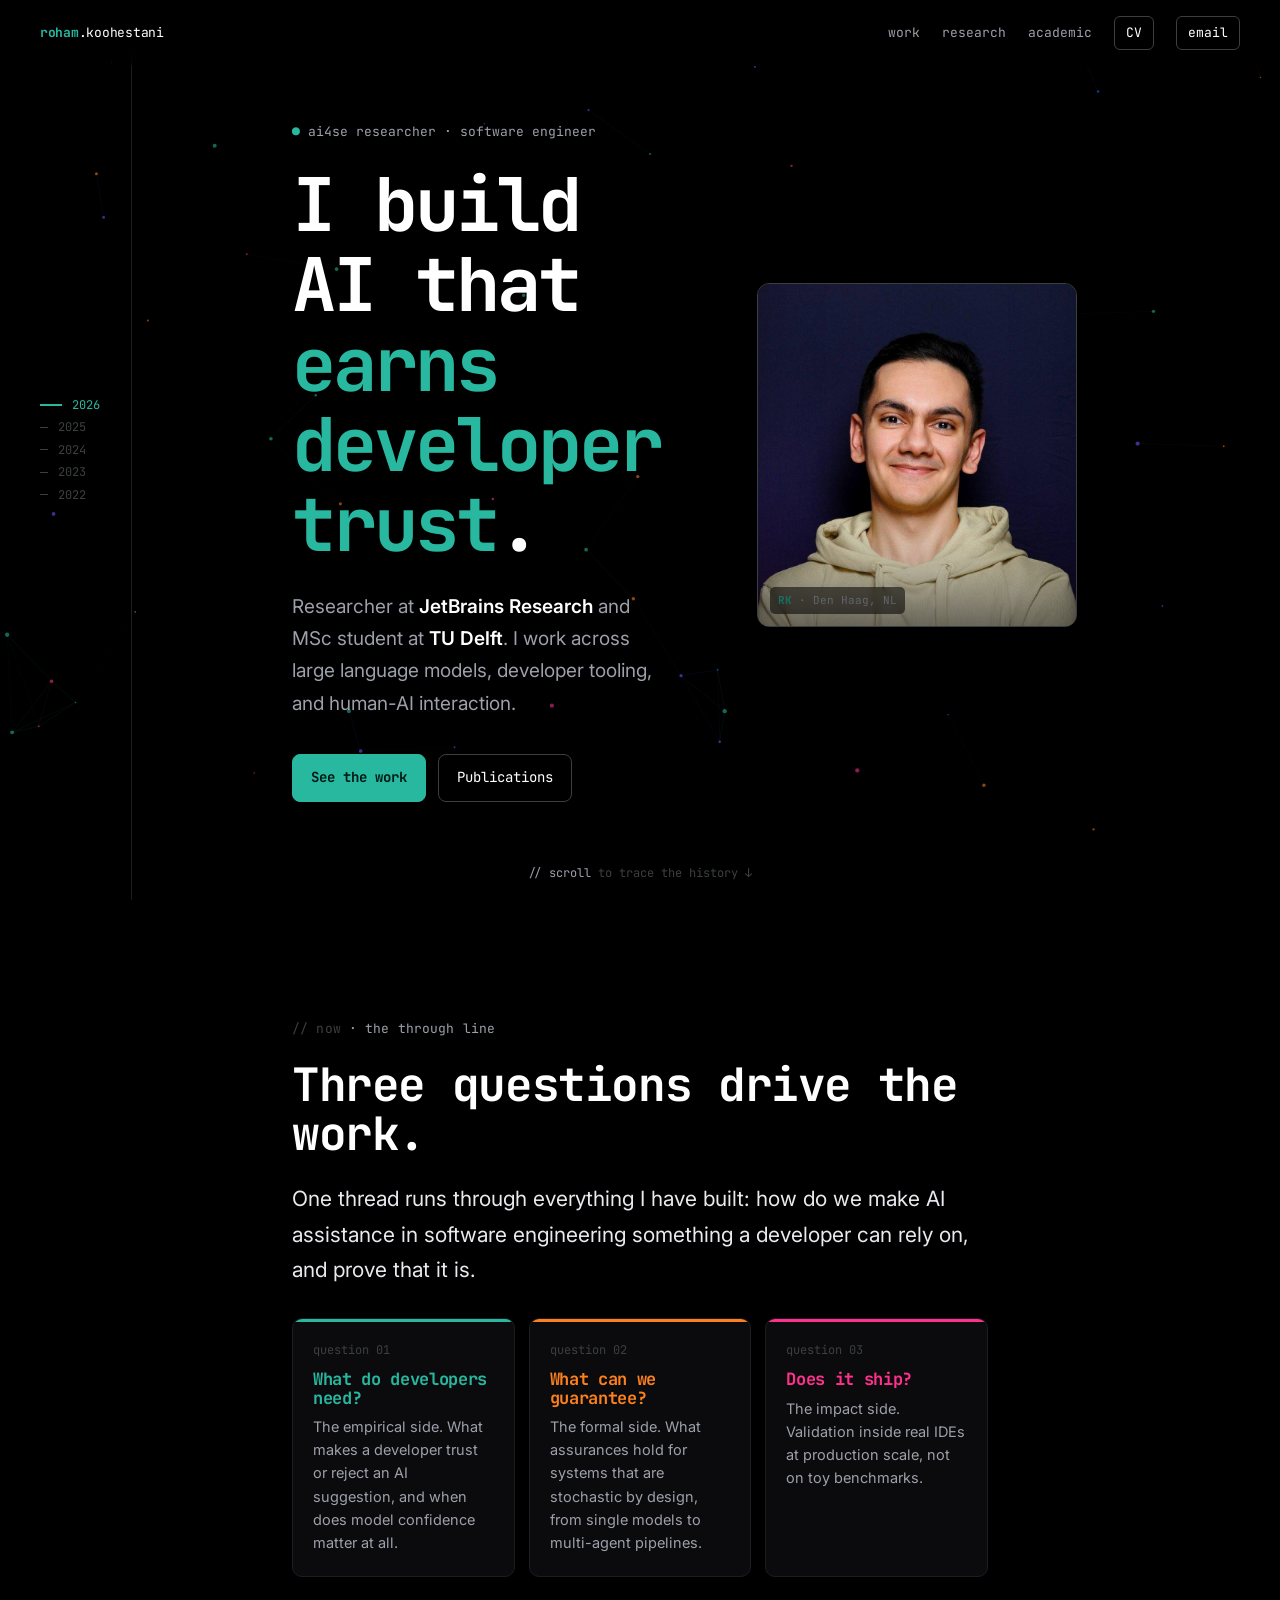
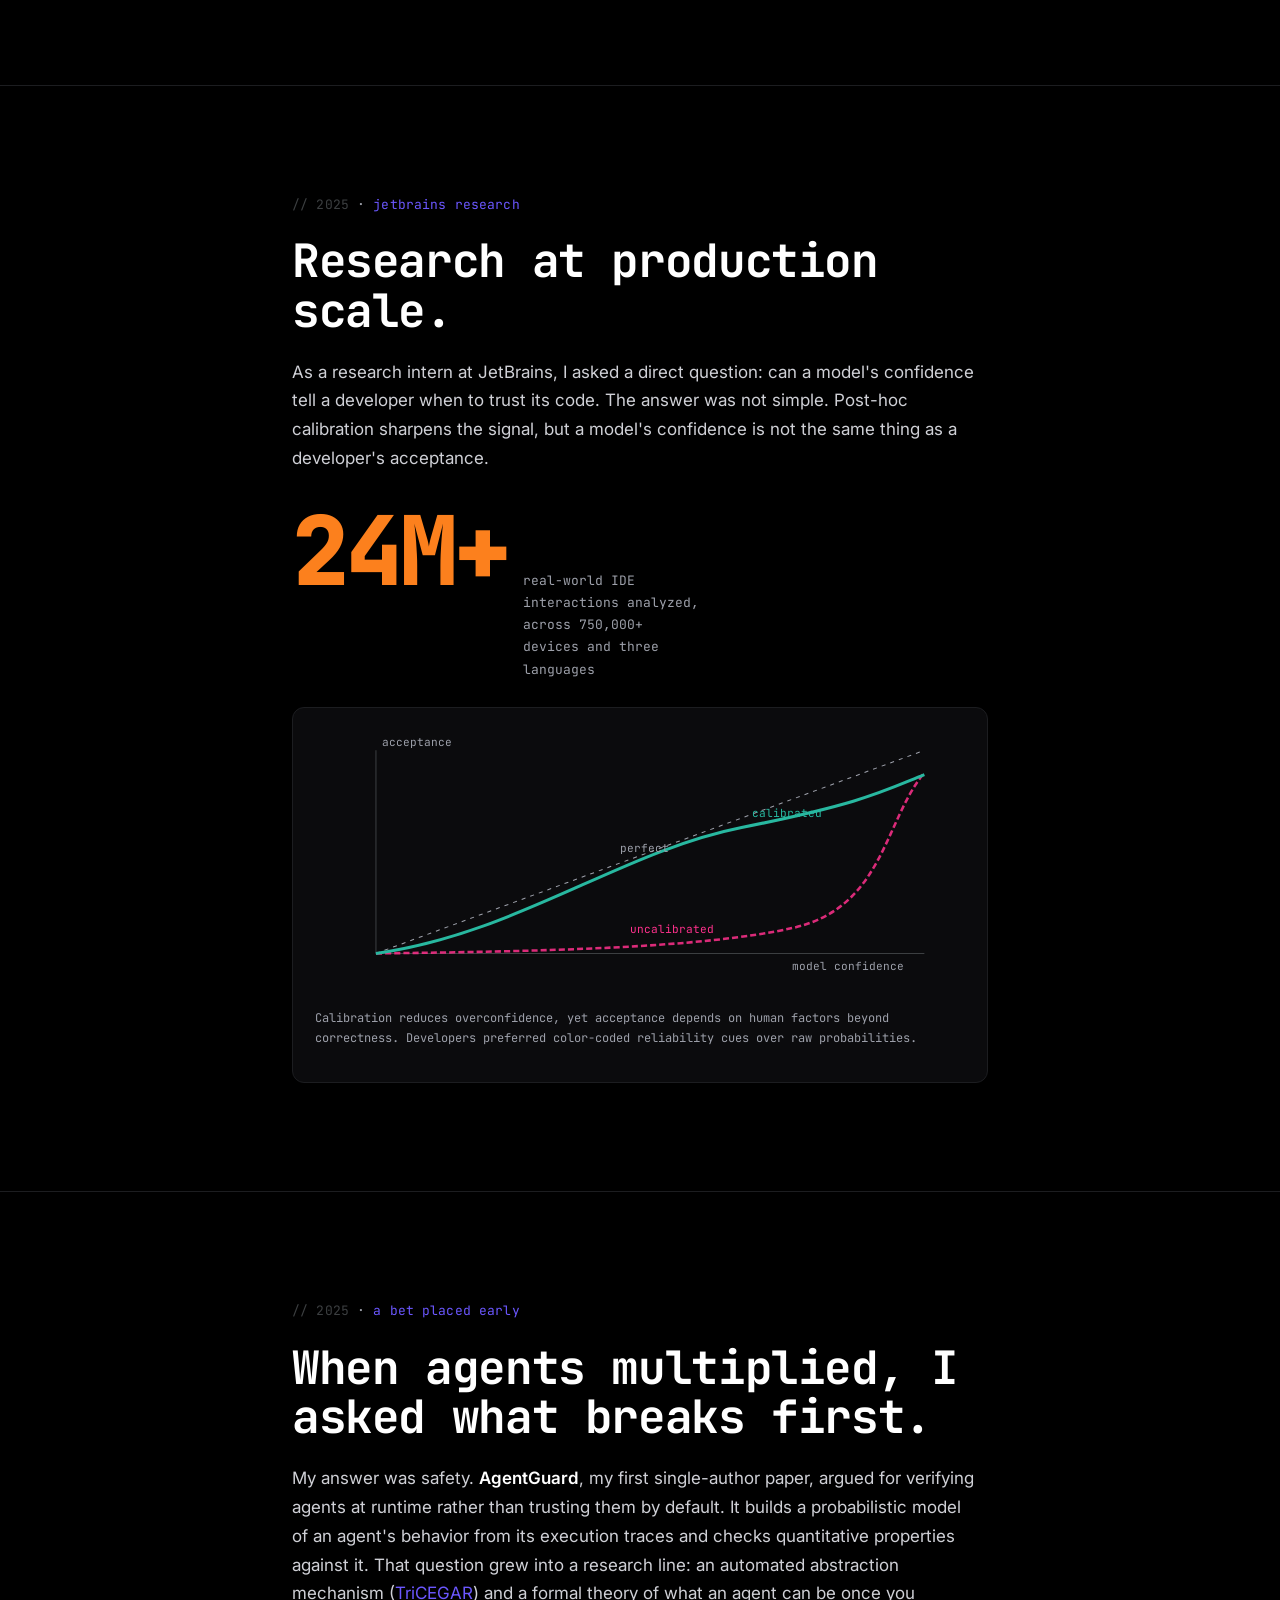
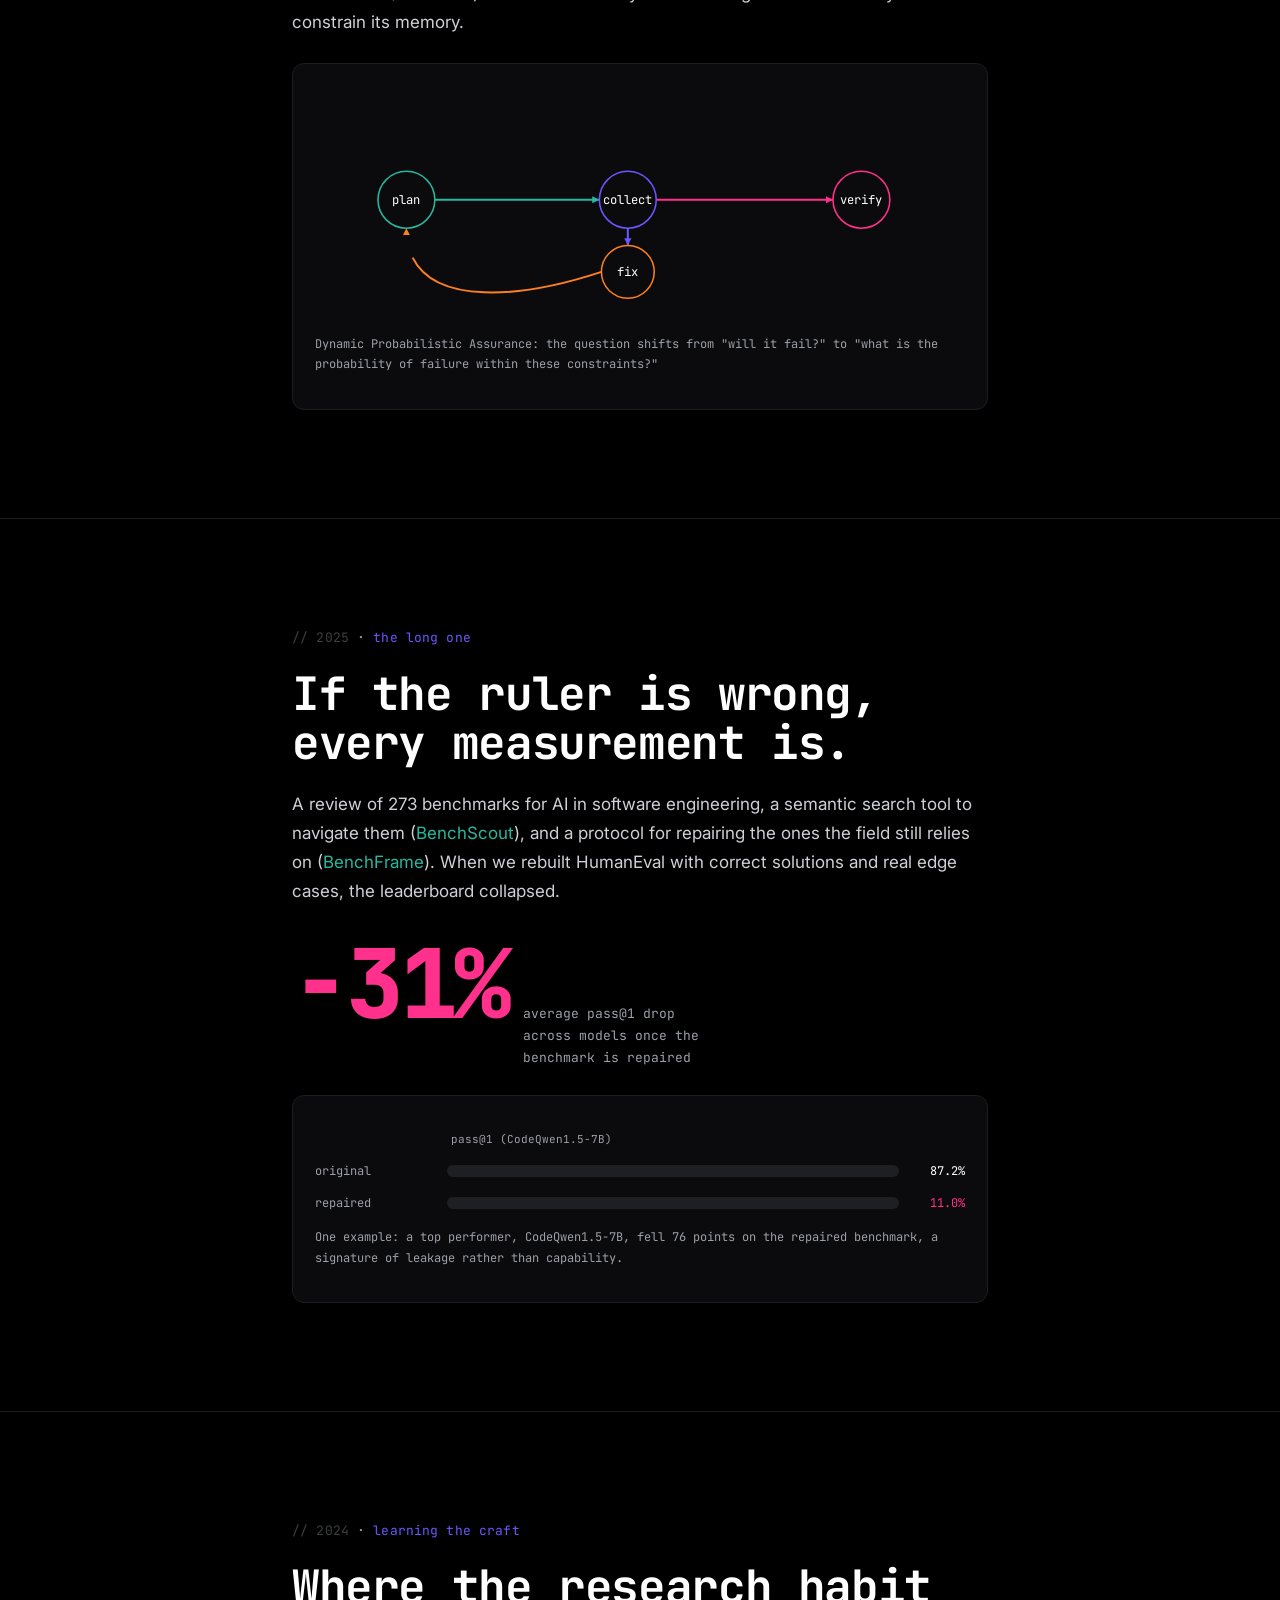
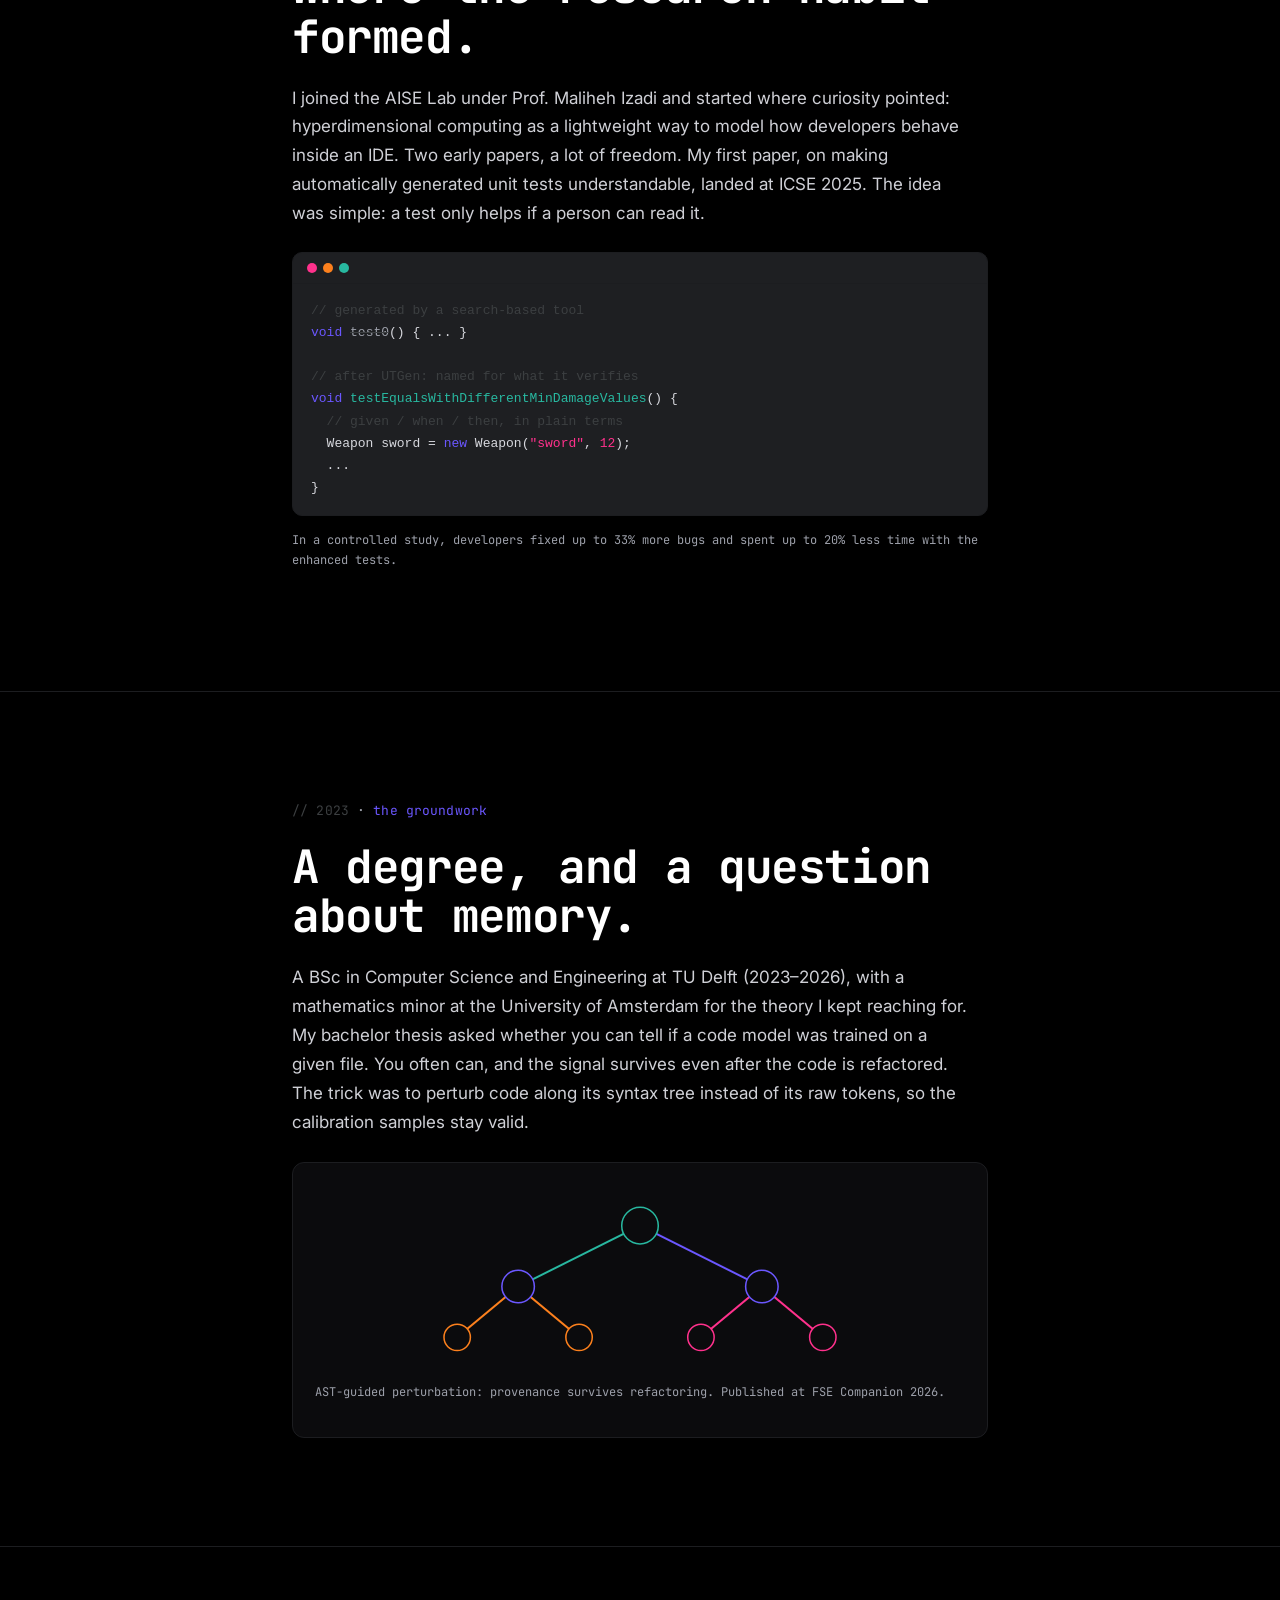
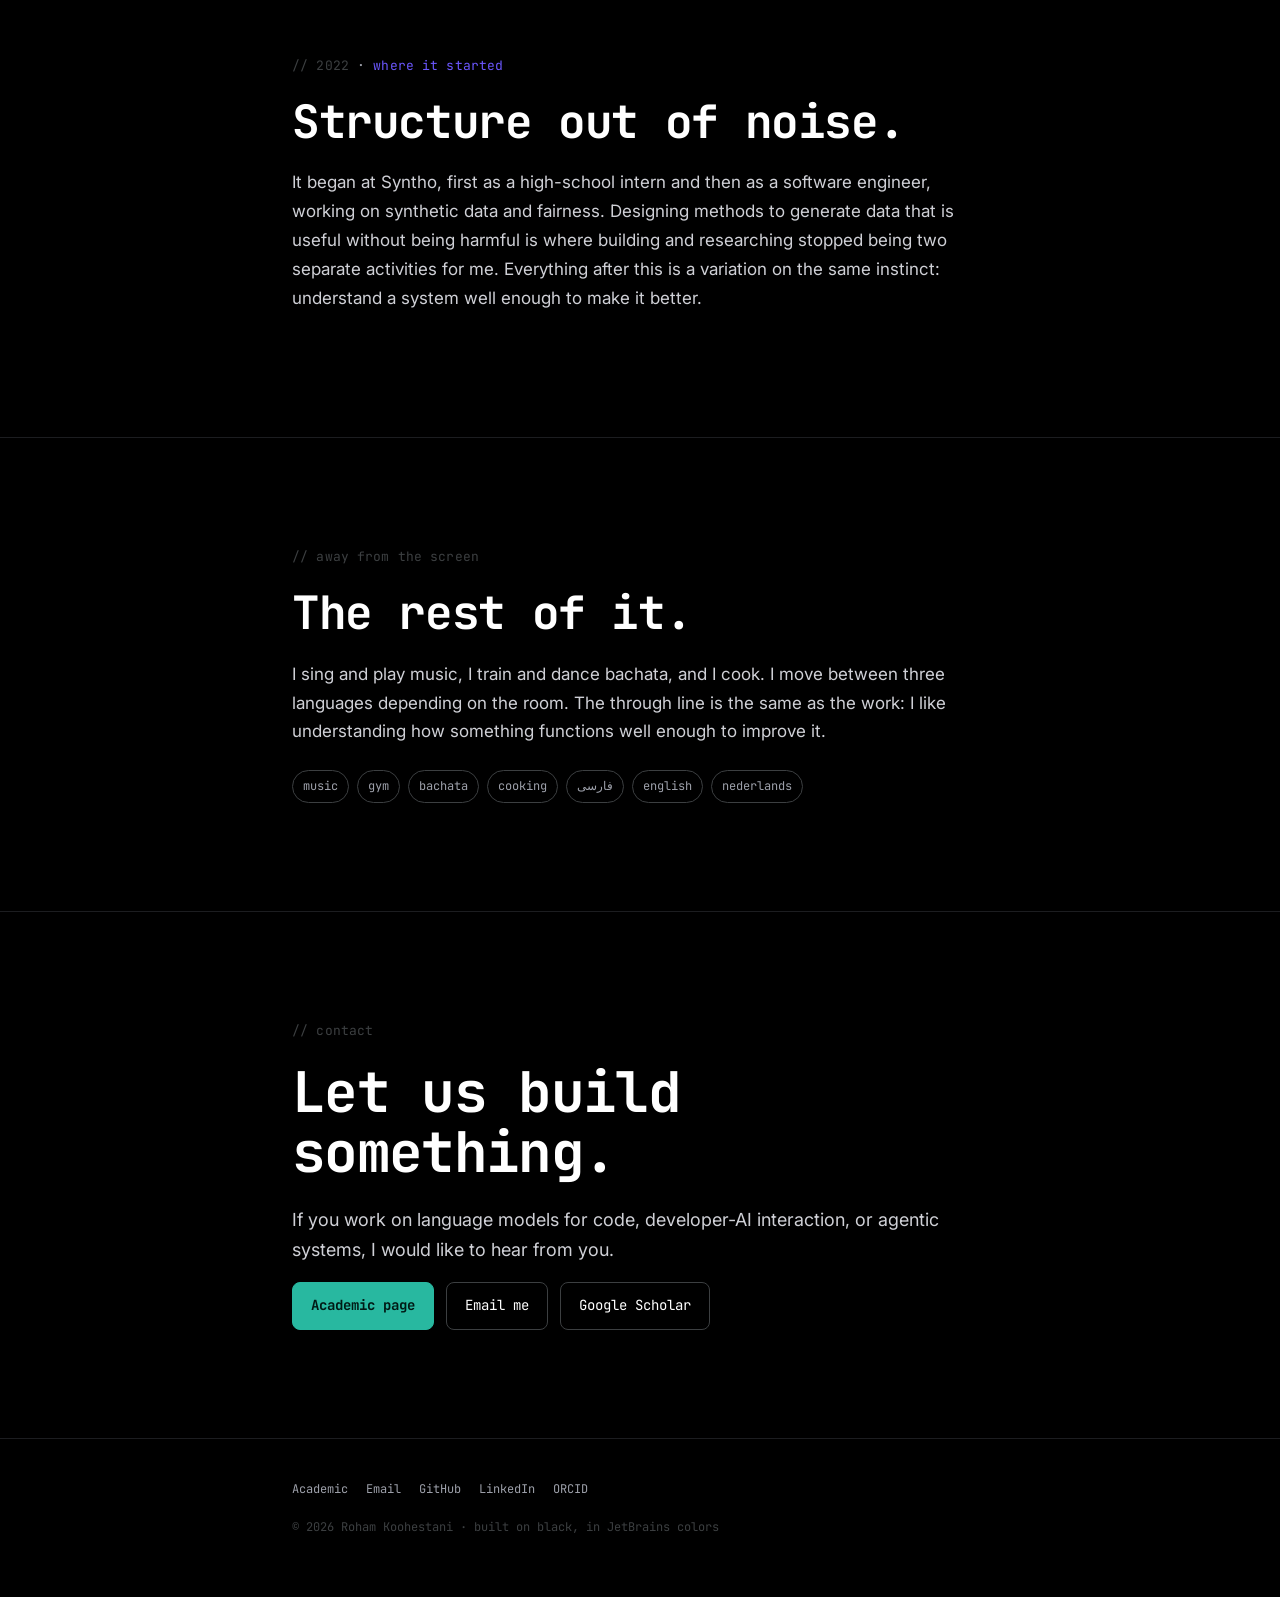
==== index.html @ cbe49963 "Initial commit: portfolio site with GitHub Actions deploy pipeline - Static site (index.html, academ" ====
<!DOCTYPE html>
<html lang="en">
<head>
  <meta charset="UTF-8" />
  <meta name="viewport" content="width=device-width, initial-scale=1.0" />
  <title>Roham Koohestani</title>
  <meta name="description" content="Roham Koohestani is an AI4SE researcher and software engineer working on large language models for code, developer-AI interaction, and agentic systems." />
  <link rel="icon" type="image/svg+xml" href="assets/favicon.svg" />
  <link rel="preconnect" href="https://fonts.googleapis.com" />
  <link rel="preconnect" href="https://fonts.gstatic.com" crossorigin />
  <link href="https://fonts.googleapis.com/css2?family=Inter:wght@400;500;600&family=JetBrains+Mono:wght@400;500;700;800&display=swap" rel="stylesheet" />
  <link rel="stylesheet" href="assets/styles.css" />
</head>
<body>

  <nav class="nav">
    <a class="nav__brand" href="index.html"><b>roham</b>.koohestani</a>
    <div class="nav__links">
      <a class="hide-sm" href="#work">work</a>
      <a class="hide-sm" href="#research">research</a>
      <a href="academic.html">academic</a>
      <a class="is-cta" href="cv/cv.pdf">CV</a>
      <a class="is-cta" href="mailto:roham.koohestani@jetbrains.com">email</a>
    </div>
  </nav>

  <aside class="rail" aria-hidden="true">
    <div class="rail__item is-active" data-year="2026">2026</div>
    <div class="rail__item" data-year="2025">2025</div>
    <div class="rail__item" data-year="2024">2024</div>
    <div class="rail__item" data-year="2023">2023</div>
    <div class="rail__item" data-year="2022">2022</div>
  </aside>

  <!-- ============================================================ HERO -->
  <header class="hero station" data-year="2026" id="top">
    <canvas id="hero-canvas"></canvas>
    <div class="wrap">
      <div class="hero__grid">
        <div>
          <p class="hero__eyebrow"><span class="dot">&#9679;</span> ai4se researcher &middot; software engineer</p>
          <h1>I build AI that <span class="hl">earns developer trust</span>.</h1>
          <p class="hero__sub">Researcher at <b>JetBrains Research</b> and MSc student at <b>TU Delft</b>. I work across large language models, developer tooling, and human-AI interaction.</p>
          <div class="hero__cta">
            <a class="btn btn--primary" href="#research">See the work</a>
            <a class="btn" href="academic.html">Publications</a>
          </div>
        </div>
        <figure class="portrait reveal">
          <img src="assets/roham.jpeg" alt="Portrait of Roham Koohestani" />
          <figcaption class="portrait__tag"><b>RK</b> &middot; Den Haag, NL</figcaption>
        </figure>
      </div>
    </div>
    <div class="scroll-cue"><span>// scroll</span> to trace the history &#8595;</div>
  </header>

  <!-- ============================================================ WHAT I WORK ON -->
  <section class="station" data-year="2026" id="work">
    <div class="wrap">
      <p class="eyebrow reveal"><span class="cmt">// now</span> &middot; the through line</p>
      <h2 class="reveal">Three questions drive the work.</h2>
      <p class="lead reveal">One thread runs through everything I have built: how do we make AI assistance in software engineering something a developer can rely on, and prove that it is.</p>
      <div class="pillars">
        <div class="pillar reveal d1">
          <p class="q">question 01</p>
          <h3 class="tk-teal">What do developers need?</h3>
          <p>The empirical side. What makes a developer trust or reject an AI suggestion, and when does model confidence matter at all.</p>
        </div>
        <div class="pillar reveal d2">
          <p class="q">question 02</p>
          <h3 class="tk-orange">What can we guarantee?</h3>
          <p>The formal side. What assurances hold for systems that are stochastic by design, from single models to multi-agent pipelines.</p>
        </div>
        <div class="pillar reveal d3">
          <p class="q">question 03</p>
          <h3 class="tk-pink">Does it ship?</h3>
          <p>The impact side. Validation inside real IDEs at production scale, not on toy benchmarks.</p>
        </div>
      </div>
    </div>
  </section>

  <!-- ============================================================ JETBRAINS / CALIBRATION -->
  <section class="station" data-year="2025" id="research">
    <div class="wrap">
      <p class="eyebrow reveal"><span class="cmt">// 2025</span> &middot; <span class="k">jetbrains research</span></p>
      <h2 class="reveal">Research at production scale.</h2>
      <p class="prose reveal">As a research intern at JetBrains, I asked a direct question: can a model's confidence tell a developer when to trust its code. The answer was not simple. Post-hoc calibration sharpens the signal, but a model's confidence is not the same thing as a developer's acceptance.</p>
      <div class="statline reveal">
        <span class="bignum" data-count="24000000" data-final="24M+">0</span>
        <span class="bignum-label">real-world IDE interactions analyzed, across 750,000+ devices and three languages</span>
      </div>
      <div class="viz reveal" data-year-ignore>
        <svg viewBox="0 0 640 260" role="img" aria-label="Reliability diagram: perfect calibration, uncalibrated model, and calibrated model curves.">
          <line x1="60" y1="220" x2="600" y2="220" stroke="#3C3F41" stroke-width="1"/>
          <line x1="60" y1="220" x2="60" y2="20" stroke="#3C3F41" stroke-width="1"/>
          <line x1="60" y1="220" x2="600" y2="20" stroke="#9DA0AA" stroke-width="1" stroke-dasharray="4 5"/>
          <path d="M60 220 C 220 218, 380 215, 470 195 S 560 90, 600 42" fill="none" stroke="#FF318C" stroke-width="2.5" stroke-dasharray="6 3" opacity="0.85"/>
          <path class="calib-curve" d="M60 220 C 200 200, 300 120, 420 96 S 560 60, 600 44" fill="none" stroke="#28B8A0" stroke-width="3" pathLength="1"/>
          <text x="66" y="16" font-family="'JetBrains Mono',monospace" font-size="11" fill="#9DA0AA">acceptance</text>
          <text x="470" y="236" font-family="'JetBrains Mono',monospace" font-size="11" fill="#9DA0AA">model confidence</text>
          <text x="430" y="86" font-family="'JetBrains Mono',monospace" font-size="11" fill="#28B8A0">calibrated</text>
          <text x="300" y="120" font-family="'JetBrains Mono',monospace" font-size="11" fill="#9DA0AA">perfect</text>
          <text x="310" y="200" font-family="'JetBrains Mono',monospace" font-size="11" fill="#FF318C">uncalibrated</text>
        </svg>
        <p class="viz__cap">Calibration reduces overconfidence, yet acceptance depends on human factors beyond correctness. Developers preferred color-coded reliability cues over raw probabilities.</p>
      </div>
    </div>
  </section>

  <!-- ============================================================ AGENTGUARD / AGENT LINE -->
  <section class="station" data-year="2025">
    <div class="wrap">
      <p class="eyebrow reveal"><span class="cmt">// 2025</span> &middot; <span class="k">a bet placed early</span></p>
      <h2 class="reveal">When agents multiplied, I asked what breaks first.</h2>
      <p class="prose reveal">My answer was safety. <strong>AgentGuard</strong>, my first single-author paper, argued for verifying agents at runtime rather than trusting them by default. It builds a probabilistic model of an agent's behavior from its execution traces and checks quantitative properties against it. That question grew into a research line: an automated abstraction mechanism (<span class="tk-purple">TriCEGAR</span>) and a formal theory of what an agent can be once you constrain its memory.</p>
      <div class="viz reveal">
        <svg viewBox="0 0 640 230" role="img" aria-label="An agent modeled as a small Markov decision process, with transitions revealed one by one.">
          <defs>
            <!-- filled, color-matched arrowheads; tip at x=7, refX=7 -->
            <marker id="arr-teal"   markerWidth="8" markerHeight="8" refX="7" refY="4" orient="auto" markerUnits="userSpaceOnUse"><path d="M0,0.5 L7,4 L0,7.5 Z" fill="#28B8A0"/></marker>
            <marker id="arr-purple" markerWidth="8" markerHeight="8" refX="7" refY="4" orient="auto" markerUnits="userSpaceOnUse"><path d="M0,0.5 L7,4 L0,7.5 Z" fill="#6B57FF"/></marker>
            <marker id="arr-orange" markerWidth="8" markerHeight="8" refX="7" refY="4" orient="auto" markerUnits="userSpaceOnUse"><path d="M0,0.5 L7,4 L0,7.5 Z" fill="#FC801D"/></marker>
            <marker id="arr-pink"   markerWidth="8" markerHeight="8" refX="7" refY="4" orient="auto" markerUnits="userSpaceOnUse"><path d="M0,0.5 L7,4 L0,7.5 Z" fill="#FF318C"/></marker>
          </defs>
          <!-- plan → collect (teal, horizontal) -->
          <path class="edge e1" d="M118 112 L280 112" fill="none" stroke="#28B8A0" stroke-width="2" marker-end="url(#arr-teal)"/>
          <!-- collect → fix (purple, straight down) -->
          <path class="edge e2" d="M308 140 L308 157" fill="none" stroke="#6B57FF" stroke-width="2" marker-end="url(#arr-purple)"/>
          <!-- fix → plan (orange, bottom arc) -->
          <path class="edge e3" d="M282 183 C 185 215, 90 215, 90 140" fill="none" stroke="#FC801D" stroke-width="2" marker-end="url(#arr-orange)"/>
          <!-- collect → verify (pink, horizontal) -->
          <path class="edge e4" d="M336 112 L510 112" fill="none" stroke="#FF318C" stroke-width="2" marker-end="url(#arr-pink)"/>
          <!-- nodes drawn last so circles cover any path overshoot -->
          <g class="gnode">
            <circle cx="90"  cy="112" r="28" fill="#0b0b0d" stroke="#28B8A0" stroke-width="1.5"/>
            <text x="90"  y="116" text-anchor="middle">plan</text>
          </g>
          <g class="gnode">
            <circle cx="308" cy="112" r="28" fill="#0b0b0d" stroke="#6B57FF" stroke-width="1.5"/>
            <text x="308" y="116" text-anchor="middle">collect</text>
          </g>
          <g class="gnode">
            <circle cx="308" cy="183" r="26" fill="#0b0b0d" stroke="#FC801D" stroke-width="1.5"/>
            <text x="308" y="187" text-anchor="middle">fix</text>
          </g>
          <g class="gnode">
            <circle cx="538" cy="112" r="28" fill="#0b0b0d" stroke="#FF318C" stroke-width="1.5"/>
            <text x="538" y="116" text-anchor="middle">verify</text>
          </g>
        </svg>
        <p class="viz__cap">Dynamic Probabilistic Assurance: the question shifts from "will it fail?" to "what is the probability of failure within these constraints?"</p>
      </div>
    </div>
  </section>

  <!-- ============================================================ BENCHMARKING -->
  <section class="station" data-year="2025" data-bars>
    <div class="wrap">
      <p class="eyebrow reveal"><span class="cmt">// 2025</span> &middot; <span class="k">the long one</span></p>
      <h2 class="reveal">If the ruler is wrong, every measurement is.</h2>
      <p class="prose reveal">A review of 273 benchmarks for AI in software engineering, a semantic search tool to navigate them (<span class="tk-teal">BenchScout</span>), and a protocol for repairing the ones the field still relies on (<span class="tk-teal">BenchFrame</span>). When we rebuilt HumanEval with correct solutions and real edge cases, the leaderboard collapsed.</p>
      <div class="statline reveal">
        <span class="bignum tk-pink" style="color:var(--pink)">&minus;31%</span>
        <span class="bignum-label">average pass@1 drop across models once the benchmark is repaired</span>
      </div>
      <div class="viz reveal">
        <div class="bars">
          <div class="bar-row" style="color:var(--gray);font-size:11px;margin-bottom:4px;"><span class="lab"></span><span style="padding-left:4px;">pass@1 (CodeQwen1.5-7B)</span><span></span></div>
          <div class="bar-row">
            <span class="lab">original</span>
            <span class="bar-track"><span class="bar-fill f-before" data-w="87%"></span></span>
            <span class="val">87.2%</span>
          </div>
          <div class="bar-row">
            <span class="lab">repaired</span>
            <span class="bar-track"><span class="bar-fill f-after" data-w="11%"></span></span>
            <span class="val tk-pink" style="color:var(--pink);">11.0%</span>
          </div>
        </div>
        <p class="viz__cap">One example: a top performer, CodeQwen1.5-7B, fell 76 points on the repaired benchmark, a signature of leakage rather than capability.</p>
      </div>
    </div>
  </section>

  <!-- ============================================================ CRAFT: HDC + UTGen -->
  <section class="station" data-year="2024">
    <div class="wrap">
      <p class="eyebrow reveal"><span class="cmt">// 2024</span> &middot; <span class="k">learning the craft</span></p>
      <h2 class="reveal">Where the research habit formed.</h2>
      <p class="prose reveal">I joined the AISE Lab under Prof. Maliheh Izadi and started where curiosity pointed: hyperdimensional computing as a lightweight way to model how developers behave inside an IDE. Two early papers, a lot of freedom. My first paper, on making automatically generated unit tests understandable, landed at ICSE 2025. The idea was simple: a test only helps if a person can read it.</p>
      <div class="code reveal">
        <div class="code__bar"><i></i><i></i><i></i></div>
        <pre><span class="cmt">// generated by a search-based tool</span>
<span class="kw">void</span> <span class="old">test0</span>() { ... }

<span class="cmt">// after UTGen: named for what it verifies</span>
<span class="kw">void</span> <span class="fn new">testEqualsWithDifferentMinDamageValues</span>() {
  <span class="cmt">// given / when / then, in plain terms</span>
  Weapon sword = <span class="kw">new</span> Weapon(<span class="str">"sword"</span>, <span class="str">12</span>);
  ...
}</pre>
      </div>
      <p class="viz__cap reveal">In a controlled study, developers fixed up to 33% more bugs and spent up to 20% less time with the enhanced tests.</p>
    </div>
  </section>

  <!-- ============================================================ GROUNDWORK -->
  <section class="station" data-year="2023">
    <div class="wrap">
      <p class="eyebrow reveal"><span class="cmt">// 2023</span> &middot; <span class="k">the groundwork</span></p>
      <h2 class="reveal">A degree, and a question about memory.</h2>
      <p class="prose reveal">A BSc in Computer Science and Engineering at TU Delft (2023&ndash;2026), with a mathematics minor at the University of Amsterdam for the theory I kept reaching for. My bachelor thesis asked whether you can tell if a code model was trained on a given file. You often can, and the signal survives even after the code is refactored. The trick was to perturb code along its syntax tree instead of its raw tokens, so the calibration samples stay valid.</p>
      <div class="viz reveal">
        <svg viewBox="0 0 640 180" role="img" aria-label="An abstract syntax tree resolving from a line of source code.">
          <line class="edge e1" x1="320" y1="40" x2="200" y2="100" stroke="#28B8A0" stroke-width="2"/>
          <line class="edge e2" x1="320" y1="40" x2="440" y2="100" stroke="#6B57FF" stroke-width="2"/>
          <line class="edge e3" x1="200" y1="100" x2="140" y2="150" stroke="#FC801D" stroke-width="2"/>
          <line class="edge e3" x1="200" y1="100" x2="260" y2="150" stroke="#FC801D" stroke-width="2"/>
          <line class="edge e4" x1="440" y1="100" x2="380" y2="150" stroke="#FF318C" stroke-width="2"/>
          <line class="edge e4" x1="440" y1="100" x2="500" y2="150" stroke="#FF318C" stroke-width="2"/>
          <g class="gnode">
            <circle cx="320" cy="40" r="18" fill="#0b0b0d" stroke="#28B8A0" stroke-width="1.5"/>
            <circle cx="200" cy="100" r="16" fill="#0b0b0d" stroke="#6B57FF" stroke-width="1.5"/>
            <circle cx="440" cy="100" r="16" fill="#0b0b0d" stroke="#6B57FF" stroke-width="1.5"/>
            <circle cx="140" cy="150" r="13" fill="#0b0b0d" stroke="#FC801D" stroke-width="1.5"/>
            <circle cx="260" cy="150" r="13" fill="#0b0b0d" stroke="#FC801D" stroke-width="1.5"/>
            <circle cx="380" cy="150" r="13" fill="#0b0b0d" stroke="#FF318C" stroke-width="1.5"/>
            <circle cx="500" cy="150" r="13" fill="#0b0b0d" stroke="#FF318C" stroke-width="1.5"/>
          </g>
        </svg>
        <p class="viz__cap">AST-guided perturbation: provenance survives refactoring. Published at FSE Companion 2026.</p>
      </div>
    </div>
  </section>

  <!-- ============================================================ ORIGIN: SYNTHO -->
  <section class="station" data-year="2022">
    <div class="wrap">
      <p class="eyebrow reveal"><span class="cmt">// 2022</span> &middot; <span class="k">where it started</span></p>
      <h2 class="reveal">Structure out of noise.</h2>
      <p class="prose reveal">It began at Syntho, first as a high-school intern and then as a software engineer, working on synthetic data and fairness. Designing methods to generate data that is useful without being harmful is where building and researching stopped being two separate activities for me. Everything after this is a variation on the same instinct: understand a system well enough to make it better.</p>
    </div>
  </section>

  <!-- ============================================================ PERSONAL -->
  <section class="station">
    <div class="wrap">
      <p class="eyebrow reveal"><span class="cmt">// away from the screen</span></p>
      <h2 class="reveal">The rest of it.</h2>
      <p class="prose reveal">I sing and play music, I train and dance bachata, and I cook. I move between three languages depending on the room. The through line is the same as the work: I like understanding how something functions well enough to improve it.</p>
      <div class="tags reveal">
        <span>music</span><span>gym</span><span>bachata</span><span>cooking</span>
        <span class="tk-teal">فارسی</span><span class="tk-teal">english</span><span class="tk-teal">nederlands</span>
      </div>
    </div>
  </section>

  <!-- ============================================================ CLOSE -->
  <section class="station close">
    <div class="wrap">
      <p class="eyebrow reveal"><span class="cmt">// contact</span></p>
      <h2 class="reveal">Let us build something.</h2>
      <p class="prose reveal">If you work on language models for code, developer-AI interaction, or agentic systems, I would like to hear from you.</p>
      <div class="hero__cta reveal">
        <a class="btn btn--primary" href="academic.html">Academic page</a>
        <a class="btn" href="mailto:roham.koohestani@jetbrains.com">Email me</a>
        <a class="btn" href="https://scholar.google.com/citations?user=xDkfR7UAAAAJ&hl=en">Google Scholar</a>
      </div>
    </div>
  </section>

  <footer class="foot">
    <div class="wrap">
      <div class="foot__links">
        <a href="academic.html">Academic</a>
        <a href="mailto:roham.koohestani@jetbrains.com">Email</a>
        <a href="https://github.com/RebelOfDeath">GitHub</a>
        <a href="https://www.linkedin.com/in/rohamkoohestani/">LinkedIn</a>
        <a href="https://orcid.org/0009-0000-1649-9596">ORCID</a>
      </div>
      <div>&copy; <span id="yr">2026</span> Roham Koohestani &middot; built on black, in JetBrains colors</div>
    </div>
  </footer>

  <script src="assets/main.js"></script>
</body>
</html>
---- assets/styles.css ----
/* =========================================================================
   Roham Koohestani - portfolio26
   Concept: the page as a source file. JetBrains Mono carries the structure,
   Inter carries the prose, and the five palette accents behave like a syntax
   theme (teal = links/keywords, orange = numbers, pink = strings/highlights,
   purple = types/section bars, blue = urls).
   ========================================================================= */

:root {
  /* JetBrains palette */
  --bg: #000000;
  --text: #FFFFFF;
  --teal: #28B8A0;
  --orange: #FC801D;
  --pink: #FF318C;
  --purple: #6B57FF;
  --blue: #087CFA;
  --gray: #9DA0AA;
  --darkgray: #3C3F41;
  --codebg: #1E1F22;

  --panel: #0b0b0d;
  --hairline: #1c1d20;

  /* type */
  --mono: "JetBrains Mono", ui-monospace, SFMono-Regular, Menlo, monospace;
  --sans: "Inter", system-ui, -apple-system, "Segoe UI", Roboto, sans-serif;

  --rail-w: 132px;
  --content-max: 760px;
  --ease: cubic-bezier(0.22, 1, 0.36, 1);
}

* { box-sizing: border-box; }

html { scroll-behavior: smooth; }
@media (prefers-reduced-motion: reduce) { html { scroll-behavior: auto; } }

body {
  margin: 0;
  background: var(--bg);
  color: var(--text);
  font-family: var(--sans);
  font-size: 17px;
  line-height: 1.7;
  -webkit-font-smoothing: antialiased;
  text-rendering: optimizeLegibility;
  overflow-x: hidden;
}

a { color: var(--blue); text-decoration: none; }
a:hover { text-decoration: underline; text-underline-offset: 3px; }

::selection { background: var(--pink); color: #000; }

:focus-visible {
  outline: 2px solid var(--teal);
  outline-offset: 3px;
  border-radius: 2px;
}

/* ---------------------------------------------------------------- nav */
.nav {
  position: fixed;
  inset: 0 0 auto 0;
  z-index: 50;
  display: flex;
  align-items: center;
  justify-content: space-between;
  padding: 16px clamp(18px, 4vw, 40px);
  font-family: var(--mono);
  font-size: 13px;
  background: linear-gradient(to bottom, rgba(0,0,0,0.92), rgba(0,0,0,0.55) 70%, transparent);
  backdrop-filter: blur(6px);
}
.nav__brand { color: var(--text); letter-spacing: -0.02em; }
.nav__brand b { color: var(--teal); font-weight: 700; }
.nav__links { display: flex; gap: clamp(10px, 2vw, 22px); align-items: center; }
.nav__links a { color: var(--gray); }
.nav__links a:hover { color: var(--text); text-decoration: none; }
.nav__links a.is-cta {
  color: var(--text);
  border: 1px solid var(--darkgray);
  padding: 5px 11px;
  border-radius: 6px;
}
.nav__links a.is-cta:hover { border-color: var(--teal); color: var(--teal); }
@media (max-width: 640px) {
  .nav__links a.hide-sm { display: none; }
}

/* ---------------------------------------------------------------- year rail */
.rail {
  position: fixed;
  top: 0; left: 0; bottom: 0;
  width: var(--rail-w);
  z-index: 20;
  display: flex;
  flex-direction: column;
  justify-content: center;
  gap: 2px;
  padding-left: clamp(18px, 4vw, 40px);
  pointer-events: none;
  border-right: 1px solid var(--hairline);
}
.rail__item {
  font-family: var(--mono);
  font-size: 12px;
  color: var(--darkgray);
  display: flex;
  align-items: center;
  gap: 10px;
  transition: color 0.35s var(--ease);
}
.rail__item::before {
  content: "";
  width: 8px; height: 1px;
  background: var(--darkgray);
  transition: all 0.35s var(--ease);
}
.rail__item.is-active { color: var(--teal); }
.rail__item.is-active::before { width: 22px; height: 2px; background: var(--teal); }
@media (max-width: 1080px) { .rail { display: none; } }

/* ---------------------------------------------------------------- layout */
.wrap {
  max-width: var(--content-max);
  margin-left: max(var(--rail-w), calc(50vw - var(--content-max) / 2));
  margin-right: auto;
  padding: 0 clamp(18px, 5vw, 32px);
}
@media (max-width: 1080px) {
  .wrap { margin-left: auto; margin-right: auto; }
}

.station {
  padding: clamp(64px, 12vh, 130px) 0;
  border-top: 1px solid var(--hairline);
}
.station:first-of-type { border-top: none; }

.eyebrow {
  font-family: var(--mono);
  font-size: 13px;
  color: var(--gray);
  margin: 0 0 20px;
  letter-spacing: 0.01em;
}
.eyebrow .cmt { color: var(--darkgray); }
.eyebrow .k { color: var(--purple); }
.eyebrow .n { color: var(--orange); }

h1, h2, h3 { font-family: var(--mono); font-weight: 700; letter-spacing: -0.03em; line-height: 1.08; }
.station h2 {
  font-size: clamp(28px, 4.6vw, 46px);
  margin: 0 0 22px;
}
.lead { font-size: clamp(18px, 2.2vw, 21px); color: #e9e9ee; margin: 0 0 18px; }
.prose { color: #cfd0d6; margin: 0 0 16px; max-width: 62ch; }
.prose strong { color: var(--text); font-weight: 600; }
.tk-teal { color: var(--teal); }
.tk-orange { color: var(--orange); }
.tk-pink { color: var(--pink); }
.tk-purple { color: var(--purple); }

/* ---------------------------------------------------------------- reveal */
.reveal { opacity: 0; transform: translateY(22px); transition: opacity 0.7s var(--ease), transform 0.7s var(--ease); }
.reveal.is-in { opacity: 1; transform: none; }
.reveal.d1 { transition-delay: 0.08s; }
.reveal.d2 { transition-delay: 0.16s; }
.reveal.d3 { transition-delay: 0.24s; }
@media (prefers-reduced-motion: reduce) {
  .reveal { opacity: 1; transform: none; transition: none; }
}

/* ---------------------------------------------------------------- hero */
.hero {
  position: relative;
  min-height: 100svh;
  display: flex;
  align-items: center;
  border-top: none;
  overflow: hidden;
}
#hero-canvas {
  position: absolute; inset: 0;
  width: 100%; height: 100%;
  z-index: 0;
}
.hero__grid {
  position: relative;
  z-index: 1;
  display: grid;
  grid-template-columns: 1.35fr 0.9fr;
  gap: clamp(24px, 5vw, 56px);
  align-items: center;
  width: 100%;
}
@media (max-width: 820px) { .hero__grid { grid-template-columns: 1fr; } }

.hero__eyebrow {
  font-family: var(--mono);
  font-size: 13px;
  color: var(--gray);
  margin-bottom: 22px;
}
.hero__eyebrow .dot { color: var(--teal); }
.hero h1 {
  font-size: clamp(34px, 6.6vw, 74px);
  margin: 0 0 26px;
  letter-spacing: -0.04em;
}
.hero h1 .hl { color: var(--teal); }
.hero__sub { font-size: clamp(16px, 2vw, 19px); color: var(--gray); max-width: 46ch; margin: 0 0 34px; }
.hero__sub b { color: var(--text); font-weight: 600; }

.hero__cta { display: flex; flex-wrap: wrap; gap: 12px; font-family: var(--mono); font-size: 14px; }
.btn {
  display: inline-flex; align-items: center; gap: 8px;
  padding: 11px 18px; border-radius: 8px;
  border: 1px solid var(--darkgray);
  color: var(--text);
  transition: all 0.25s var(--ease);
}
.btn:hover { text-decoration: none; transform: translateY(-2px); }
.btn--primary { background: var(--teal); color: #001a15; border-color: var(--teal); font-weight: 700; }
.btn--primary:hover { background: #33d6bb; }
.btn:not(.btn--primary):hover { border-color: var(--teal); color: var(--teal); }

.portrait {
  position: relative;
  justify-self: center;
  width: min(320px, 78vw);
  aspect-ratio: 846 / 910;
  border-radius: 12px;
  overflow: hidden;
  border: 1px solid var(--darkgray);
}
.portrait img { width: 100%; height: 100%; object-fit: cover; display: block; filter: saturate(1.02) contrast(1.02); }
.portrait::after {
  content: "";
  position: absolute; inset: 0;
  box-shadow: inset 0 -70px 90px -40px rgba(0,0,0,0.7);
  pointer-events: none;
}
.portrait__tag {
  position: absolute; left: 12px; bottom: 12px;
  font-family: var(--mono); font-size: 11px; color: var(--gray);
  background: rgba(0,0,0,0.55); padding: 4px 8px; border-radius: 5px;
  backdrop-filter: blur(3px);
}
.portrait__tag b { color: var(--teal); font-weight: 700; }

.scroll-cue {
  position: absolute;
  left: 50%; bottom: 26px; transform: translateX(-50%);
  z-index: 1;
  font-family: var(--mono); font-size: 12px; color: var(--darkgray);
}
.scroll-cue span { color: var(--gray); }

/* ---------------------------------------------------------------- pillars */
.pillars { display: grid; grid-template-columns: repeat(3, 1fr); gap: 14px; margin-top: 30px; }
@media (max-width: 720px) { .pillars { grid-template-columns: 1fr; } }
.pillar {
  background: var(--panel);
  border: 1px solid var(--hairline);
  border-radius: 10px;
  padding: 22px 20px;
  position: relative;
  overflow: hidden;
}
.pillar::before { content: ""; position: absolute; top: 0; left: 0; right: 0; height: 3px; }
.pillar:nth-child(1)::before { background: var(--teal); }
.pillar:nth-child(2)::before { background: var(--orange); }
.pillar:nth-child(3)::before { background: var(--pink); }
.pillar .q { font-family: var(--mono); font-size: 12px; color: var(--darkgray); margin-bottom: 10px; }
.pillar h3 { font-size: 17px; margin: 0 0 8px; letter-spacing: -0.02em; }
.pillar p { margin: 0; font-size: 14.5px; color: var(--gray); line-height: 1.6; }

/* ---------------------------------------------------------------- stat / calibration */
.statline { display: flex; flex-wrap: wrap; align-items: baseline; gap: 14px; margin: 30px 0 8px; }
.bignum {
  font-family: var(--mono); font-weight: 800;
  font-size: clamp(44px, 9vw, 96px);
  color: var(--orange);
  letter-spacing: -0.04em; line-height: 1;
}
.bignum-label { font-family: var(--mono); font-size: 13px; color: var(--gray); max-width: 22ch; }

.viz { margin-top: 26px; background: var(--panel); border: 1px solid var(--hairline); border-radius: 12px; padding: 22px; }
.viz__cap { font-family: var(--mono); font-size: 12px; color: var(--gray); margin-top: 14px; }
.viz svg { display: block; width: 100%; height: auto; }

.calib-curve { stroke-dasharray: 1; stroke-dashoffset: 1; transition: stroke-dashoffset 1.4s var(--ease) 0.2s; }
.is-in .calib-curve { stroke-dashoffset: 0; }

/* agent graph */
.edge { stroke-dasharray: 200; stroke-dashoffset: 200; transition: stroke-dashoffset 0.9s var(--ease); }
.is-in .edge.e1 { stroke-dashoffset: 0; transition-delay: 0.15s; }
.is-in .edge.e2 { stroke-dashoffset: 0; transition-delay: 0.5s; }
.is-in .edge.e3 { stroke-dashoffset: 0; transition-delay: 0.85s; }
.is-in .edge.e4 { stroke-dashoffset: 0; transition-delay: 1.2s; }
.gnode { opacity: 0; transition: opacity 0.4s var(--ease); }
.is-in .gnode { opacity: 1; }
.gnode text { font-family: var(--mono); font-size: 12px; fill: var(--text); }

/* bars */
.bars { margin-top: 8px; }
.bar-row { display: grid; grid-template-columns: 120px 1fr 54px; align-items: center; gap: 12px; margin: 12px 0; font-family: var(--mono); font-size: 12px; }
.bar-row .lab { color: var(--gray); }
.bar-track { height: 12px; background: var(--codebg); border-radius: 6px; overflow: hidden; }
.bar-fill { height: 100%; width: 0; border-radius: 6px; transition: width 1.1s var(--ease) 0.2s; }
.bar-fill.f-before { background: var(--teal); }
.bar-fill.f-after { background: var(--pink); }
.bar-row .val { color: var(--text); text-align: right; }

/* code sample */
.code {
  margin-top: 24px;
  background: var(--codebg);
  border: 1px solid var(--hairline);
  border-radius: 10px;
  font-family: var(--mono);
  font-size: 13px;
  line-height: 1.7;
  overflow: hidden;
}
.code__bar { display: flex; gap: 6px; padding: 10px 14px; border-bottom: 1px solid var(--hairline); }
.code__bar i { width: 10px; height: 10px; border-radius: 50%; display: inline-block; }
.code__bar i:nth-child(1) { background: var(--pink); }
.code__bar i:nth-child(2) { background: var(--orange); }
.code__bar i:nth-child(3) { background: var(--teal); }
.code pre { margin: 0; padding: 16px 18px; overflow-x: auto; color: #d7d8de; }
.code .cmt { color: var(--darkgray); }
.code .kw { color: var(--purple); }
.code .fn { color: var(--blue); }
.code .str { color: var(--pink); }
.code .old { color: var(--gray); text-decoration: line-through; text-decoration-color: var(--darkgray); }
.code .new { color: var(--teal); }

/* tags */
.tags { display: flex; flex-wrap: wrap; gap: 8px; margin-top: 24px; font-family: var(--mono); font-size: 12px; }
.tags span { border: 1px solid var(--darkgray); color: var(--gray); padding: 5px 10px; border-radius: 20px; }

/* ---------------------------------------------------------------- close */
.close { text-align: left; }
.close h2 { font-size: clamp(30px, 5.2vw, 56px); }
.close .prose { font-size: 18px; }

/* footer */
.foot {
  border-top: 1px solid var(--hairline);
  padding: 40px 0 60px;
  font-family: var(--mono);
  font-size: 12px;
  color: var(--darkgray);
}
.foot a { color: var(--gray); }
.foot a:hover { color: var(--teal); text-decoration: none; }
.foot__links { display: flex; flex-wrap: wrap; gap: 18px; margin-bottom: 18px; }

/* =========================================================================
   Academic page
   ========================================================================= */
.ac-body { }
.ac-head {
  max-width: 920px; margin: 0 auto; padding: 120px clamp(20px, 5vw, 40px) 20px;
  display: grid; grid-template-columns: 96px 1fr; gap: 26px; align-items: center;
}
@media (max-width: 560px) { .ac-head { grid-template-columns: 1fr; gap: 16px; } }
.ac-avatar { width: 96px; height: 96px; border-radius: 12px; overflow: hidden; border: 1px solid var(--darkgray); }
.ac-avatar img { width: 100%; height: 100%; object-fit: cover; }
.ac-head h1 { font-size: clamp(26px, 4vw, 38px); margin: 0 0 6px; }
.ac-role { font-family: var(--mono); font-size: 14px; color: var(--teal); margin: 0 0 4px; }
.ac-aff { font-size: 14px; color: var(--gray); margin: 0 0 12px; }
.ac-social { display: flex; flex-wrap: wrap; gap: 16px; font-family: var(--mono); font-size: 13px; }

.ac-statement {
  max-width: 920px; margin: 0 auto; padding: 6px clamp(20px, 5vw, 40px) 30px;
  color: #cfd0d6; font-size: 16px; border-bottom: 1px solid var(--hairline);
}

.ac-section { max-width: 920px; margin: 0 auto; padding: 40px clamp(20px, 5vw, 40px); border-bottom: 1px solid var(--hairline); }
.ac-section > h2 {
  font-size: 15px; color: var(--gray); font-weight: 500; letter-spacing: 0.04em;
  text-transform: uppercase; margin: 0 0 22px; display: flex; align-items: center; gap: 12px;
}
.ac-section > h2::before { content: ""; width: 18px; height: 3px; background: var(--purple); border-radius: 2px; }

.ac-yeargroup { font-family: var(--mono); font-size: 12px; color: var(--darkgray); margin: 20px 0 12px; }
.pub { display: grid; grid-template-columns: 64px 1fr; gap: 16px; padding: 16px 0; border-top: 1px solid var(--hairline); }
.pub:first-of-type { border-top: none; }
.pub__yr { font-family: var(--mono); font-size: 13px; color: var(--orange); }
.pub__title { font-size: 16px; font-weight: 600; margin: 0 0 6px; color: var(--text); line-height: 1.4; }
.pub__authors { font-size: 14px; color: var(--gray); margin: 0 0 6px; }
.pub__authors .me { color: var(--teal); font-weight: 600; }
.pub__venue { font-family: var(--mono); font-size: 12.5px; color: var(--gray); margin: 0 0 10px; }
.pub__venue .role { color: var(--purple); }
.pub__links { display: flex; flex-wrap: wrap; gap: 14px; font-family: var(--mono); font-size: 12.5px; }
.chip {
  display: inline-block; font-family: var(--mono); font-size: 11px;
  padding: 2px 8px; border-radius: 12px; border: 1px solid var(--darkgray); color: var(--gray);
  margin-left: 8px; vertical-align: middle;
}
.chip.review { color: var(--orange); border-color: var(--orange); }

.ac-row { display: grid; grid-template-columns: 150px 1fr; gap: 16px; padding: 14px 0; border-top: 1px solid var(--hairline); }
.ac-row:first-of-type { border-top: none; }
.ac-row .when { font-family: var(--mono); font-size: 12.5px; color: var(--gray); }
.ac-row h3 { font-family: var(--sans); font-size: 16px; font-weight: 600; margin: 0 0 4px; letter-spacing: 0; }
.ac-row p { margin: 0; font-size: 14px; color: var(--gray); }
@media (max-width: 560px) {
  .pub { grid-template-columns: 1fr; gap: 6px; }
  .ac-row { grid-template-columns: 1fr; gap: 4px; }
}

.backlink { font-family: var(--mono); font-size: 13px; }
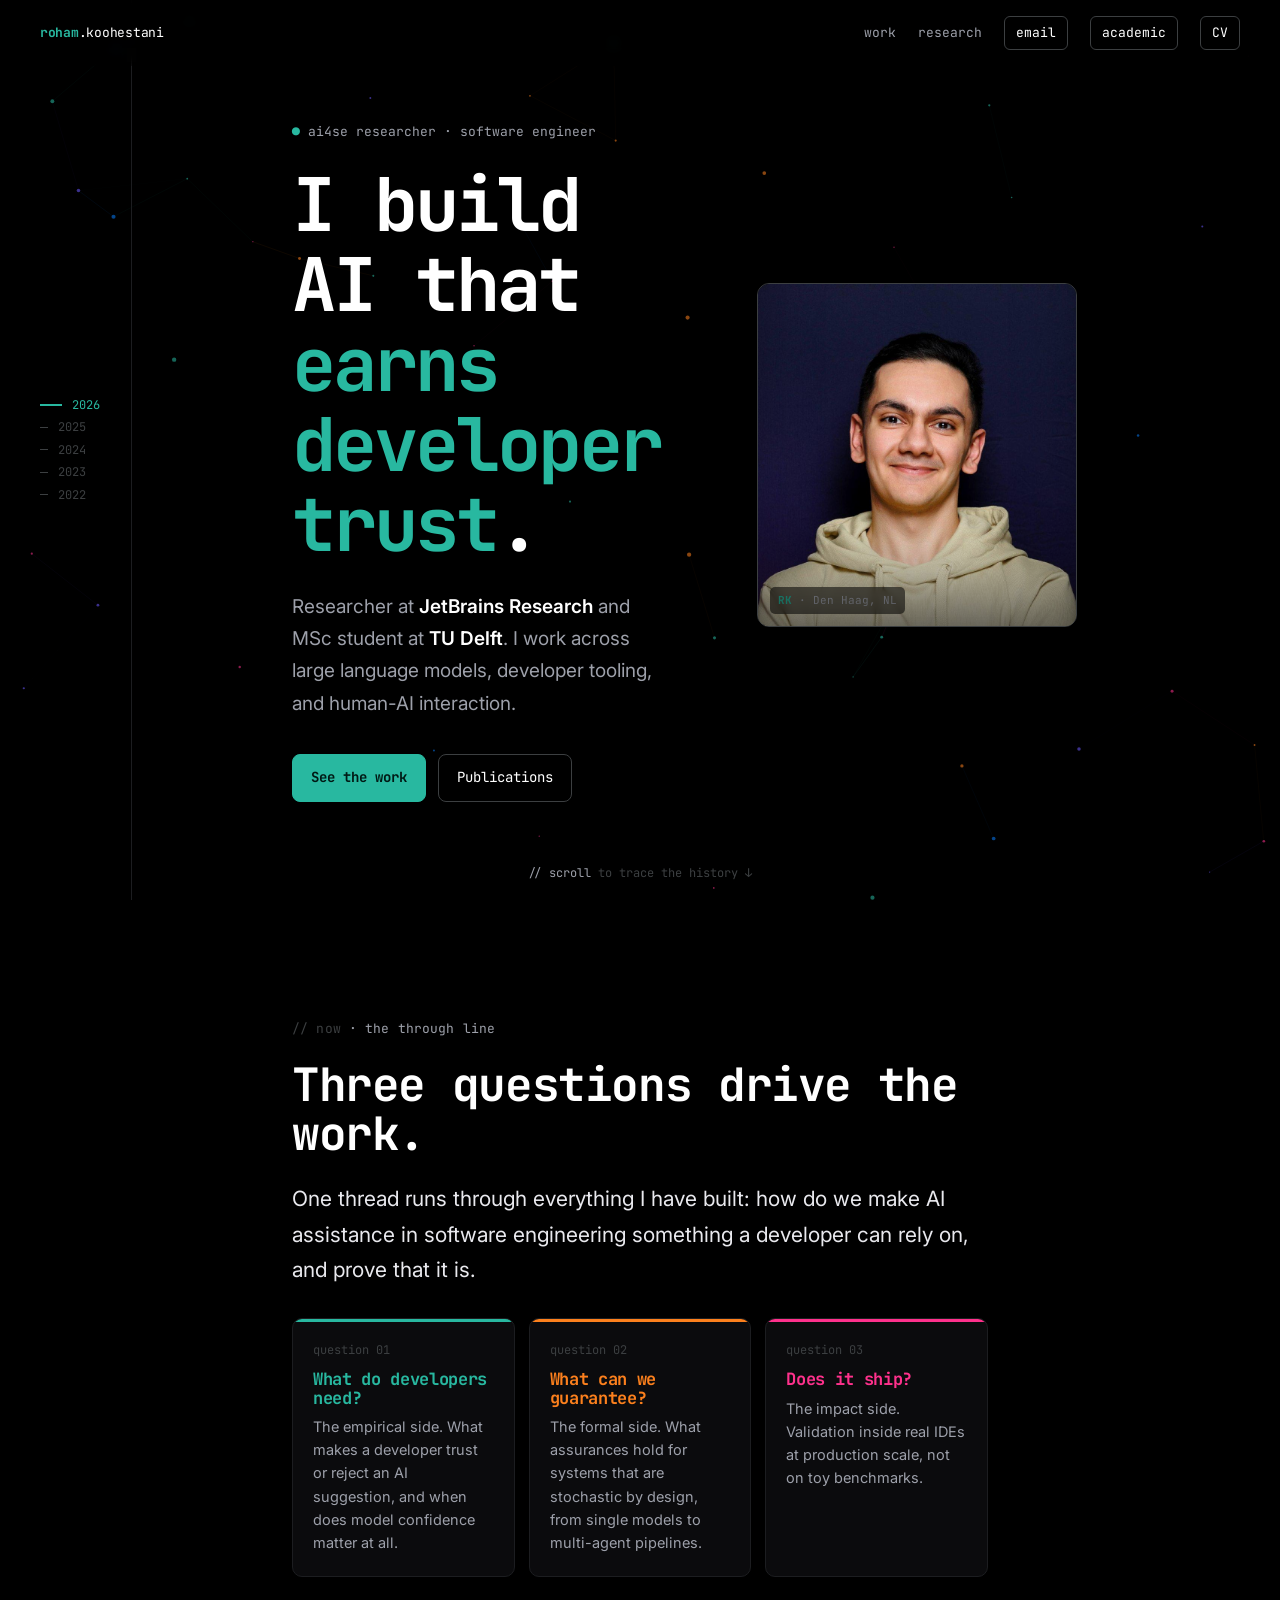
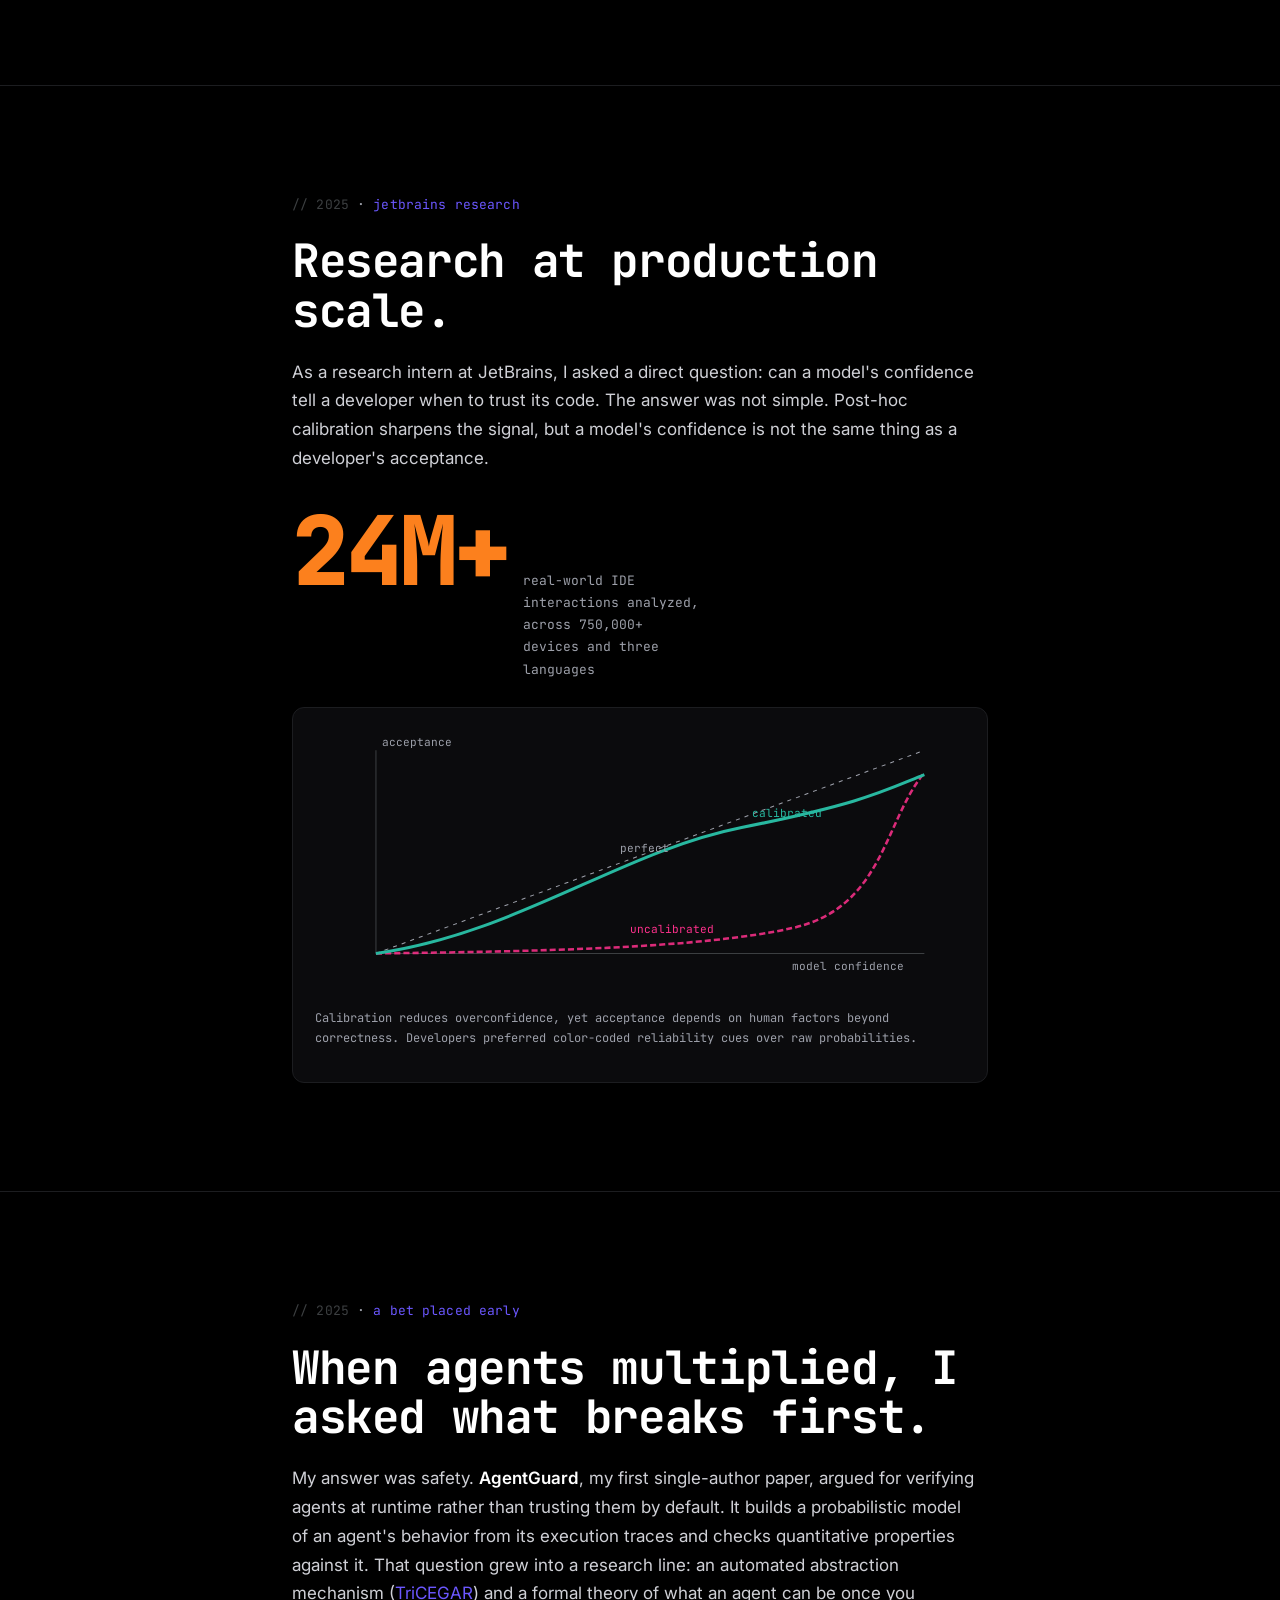
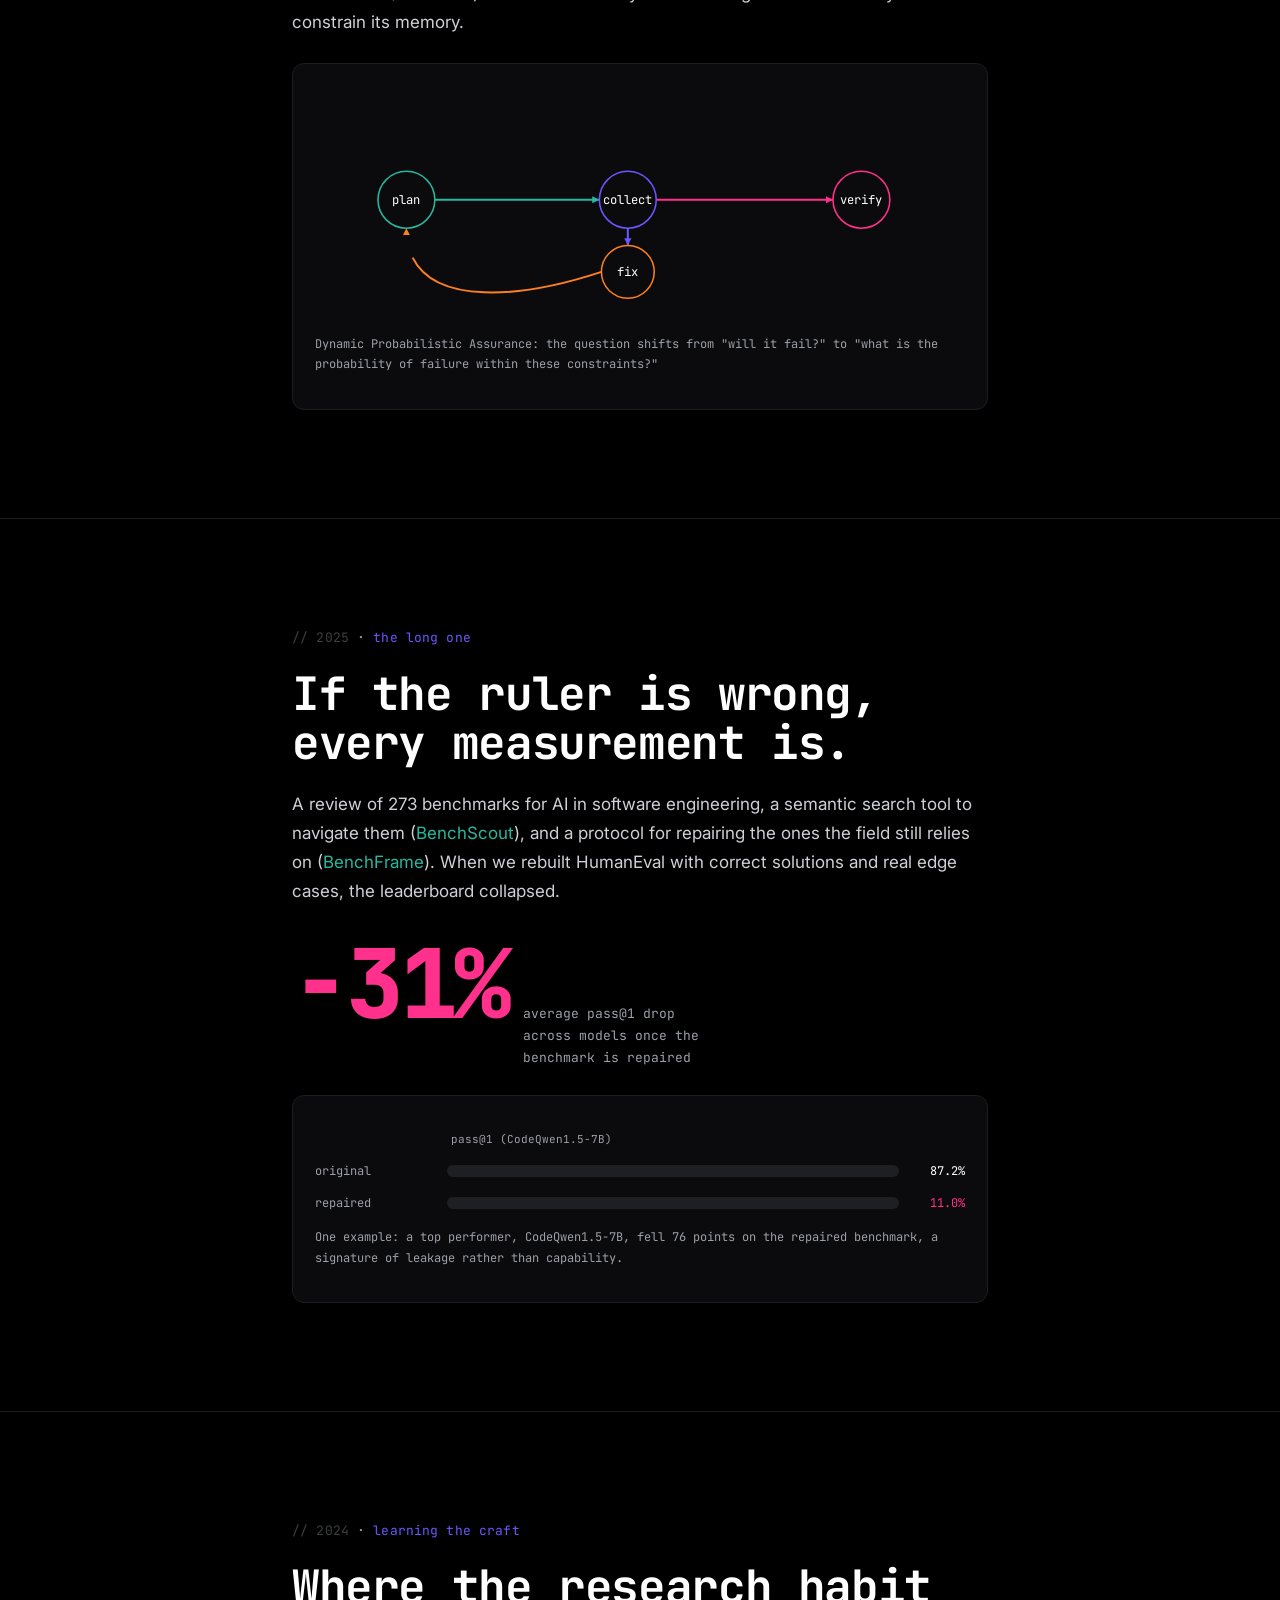
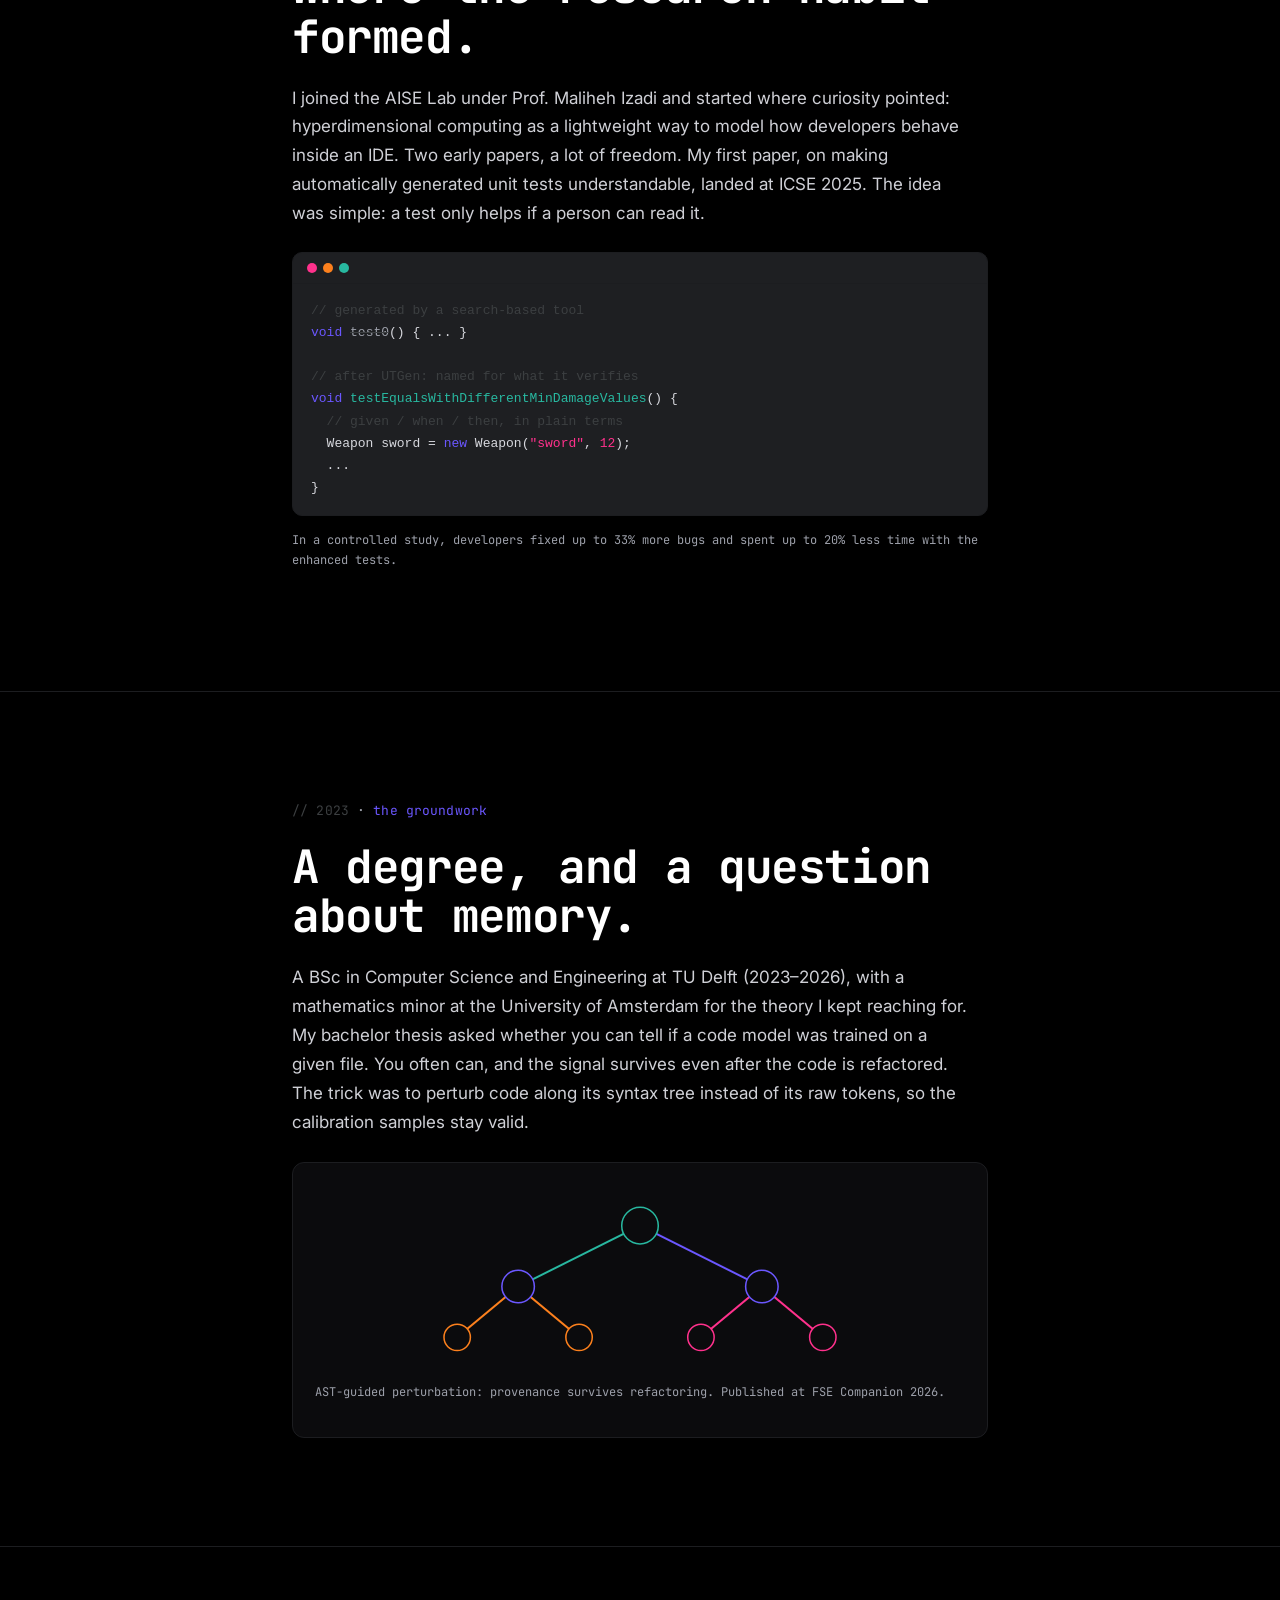
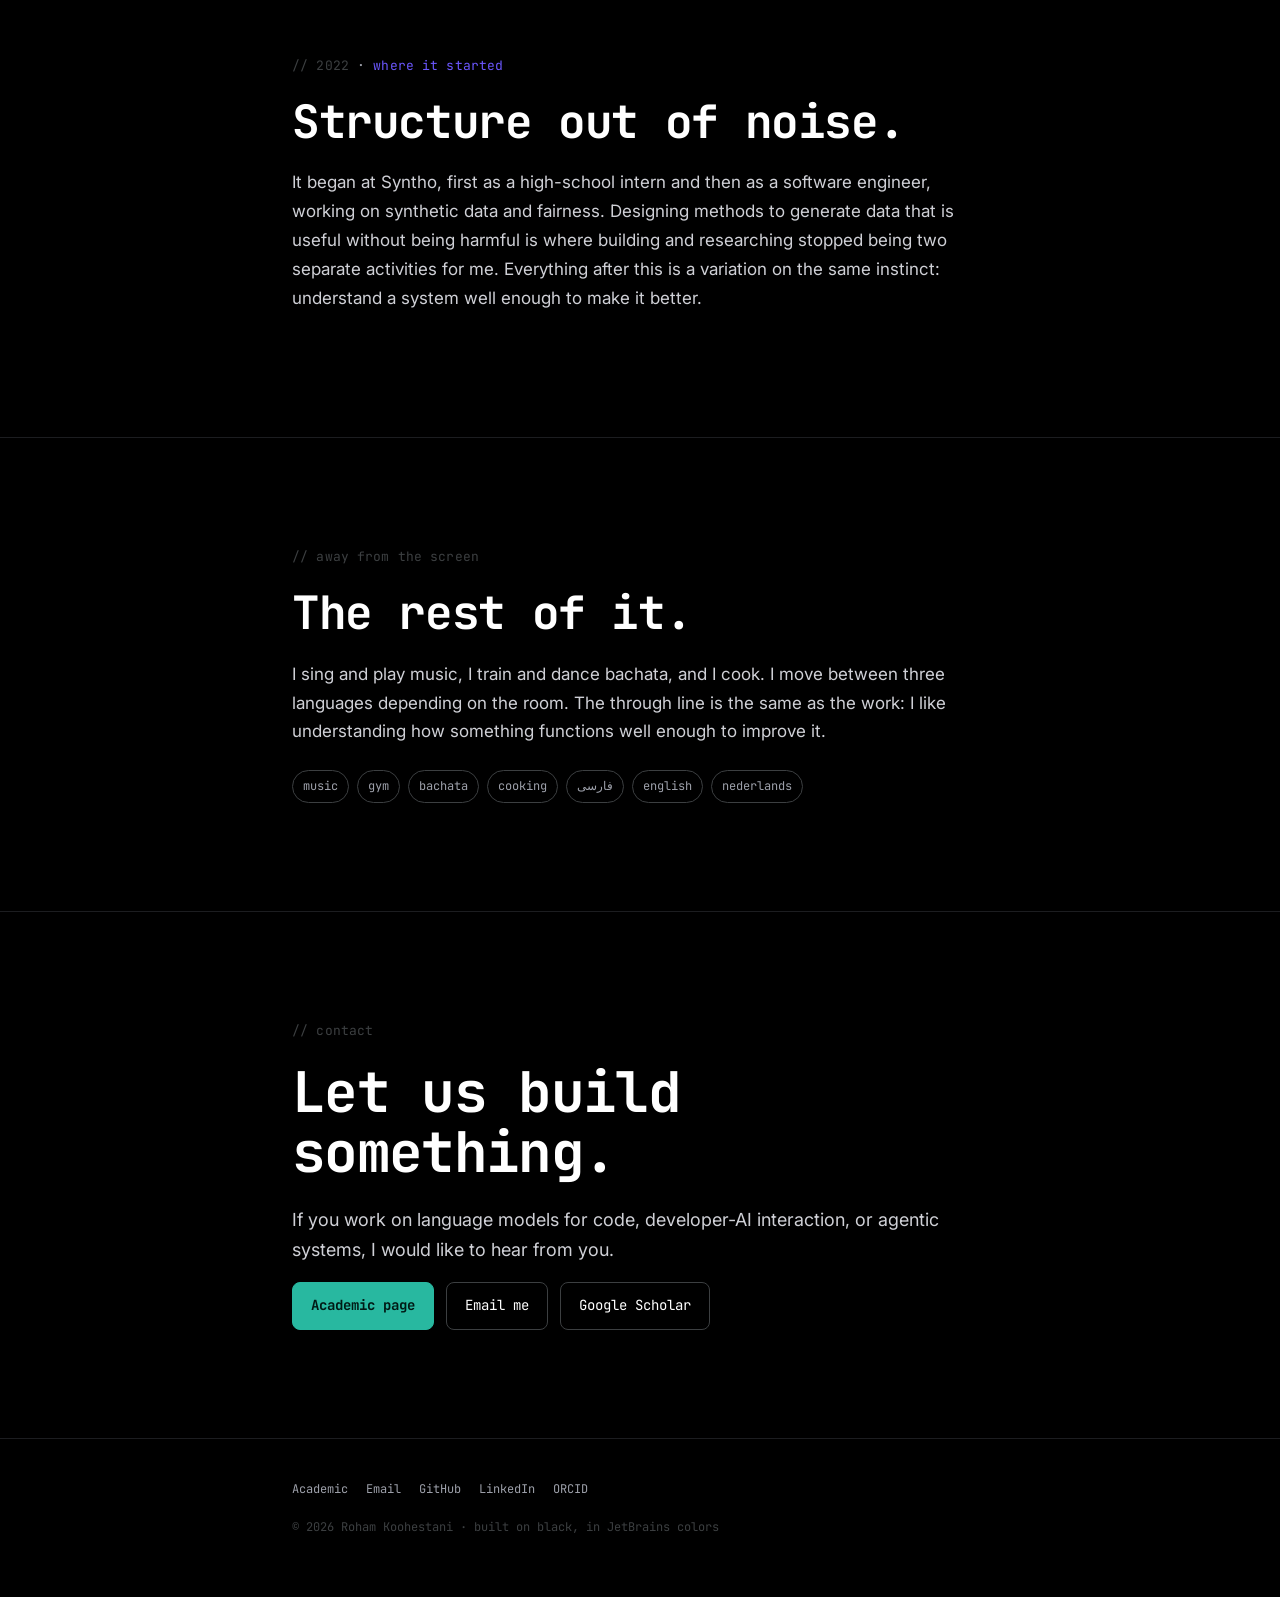
==== commit deec03a3: "fix: headers for mobile" ====
--- a/index.html
+++ b/index.html
@@ -18,9 +18,9 @@
     <div class="nav__links">
       <a class="hide-sm" href="#work">work</a>
       <a class="hide-sm" href="#research">research</a>
-      <a href="academic.html">academic</a>
+      <a class="is-cta hide-sm" href="mailto:roham.koohestani@jetbrains.com">email</a>
+      <a class="is-cta" href="academic.html">academic</a>
       <a class="is-cta" href="cv/cv.pdf">CV</a>
-      <a class="is-cta" href="mailto:roham.koohestani@jetbrains.com">email</a>
     </div>
   </nav>
 
